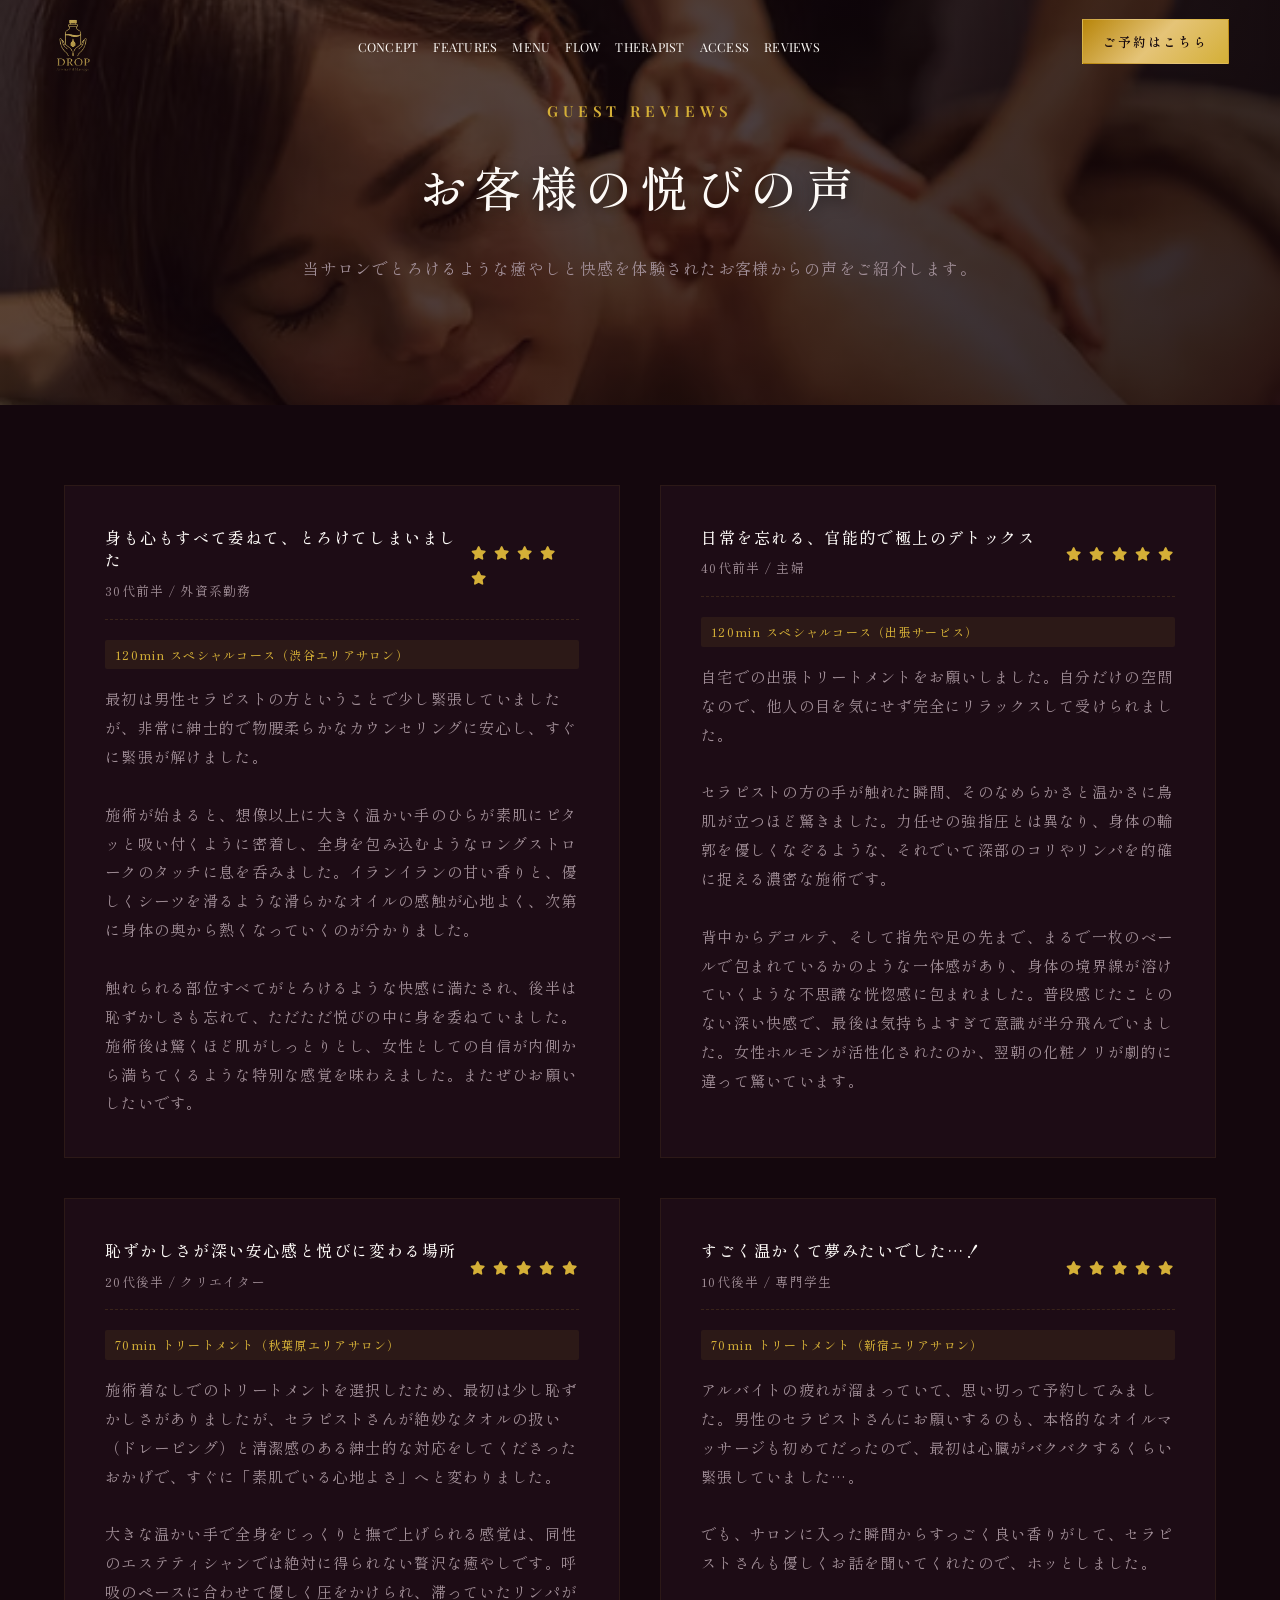
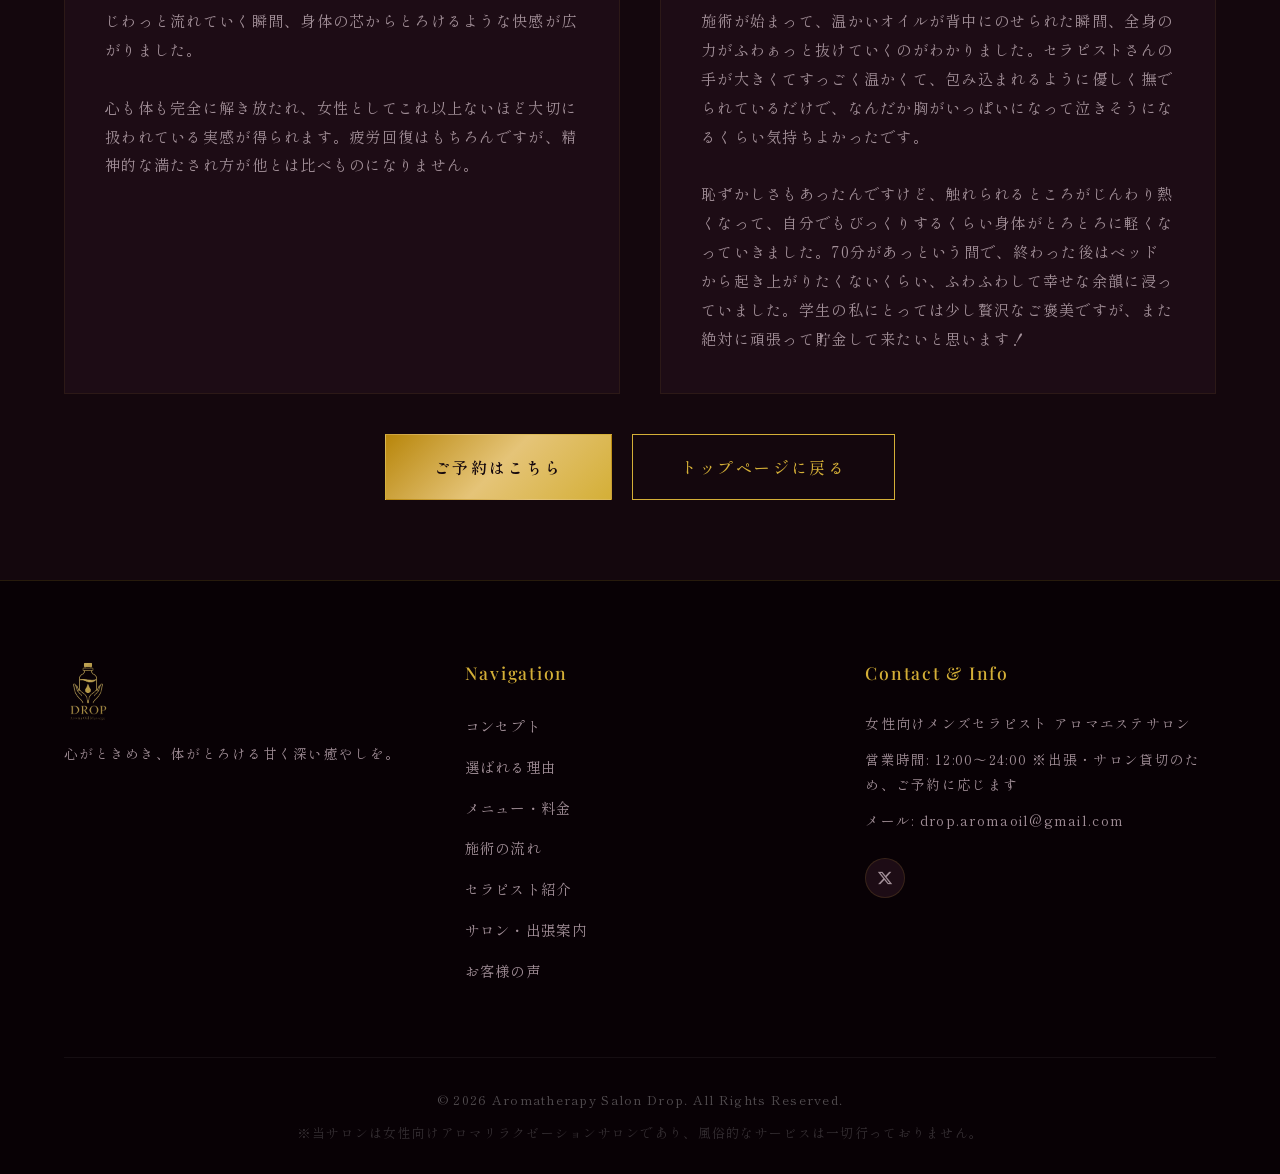
==== reviews.html @ a0617b82 "Enhance sensual atmosphere, make background slides visible, adjust header transparent scroll transit" ====
<!DOCTYPE html>
<html lang="ja">
<head>
    <meta charset="UTF-8">
    <meta name="viewport" content="width=device-width, initial-scale=1.0">
    <title>お客様の声（レビュー） | Drop（ドロップ）</title>
    <meta name="description" content="女性向けメンズセラピストサロン『Drop（ドロップ）』をご利用いただいたお客様から寄せられた、悦びと快感に満ちたリアルなレビューをご紹介します。">
    
    <!-- Google Fonts -->
    <link rel="preconnect" href="https://fonts.googleapis.com">
    <link rel="preconnect" href="https://fonts.gstatic.com" crossorigin>
    <link href="https://fonts.googleapis.com/css2?family=Cinzel:wght@400;600;700&family=Noto+Serif+JP:wght@300;400;600;700&family=Playfair+Display:ital,wght@0,400;0,600;1,400&family=Shippori+Mincho:wght@400;500;600;700&display=swap" rel="stylesheet">
    
    <!-- FontAwesome -->
    <link rel="stylesheet" href="https://cdnjs.cloudflare.com/ajax/libs/font-awesome/6.5.1/css/all.min.css">
    
    <!-- Favicon -->
    <link rel="icon" type="image/png" href="images/サロンロゴ2.png">
    
    <!-- Stylesheet -->
    <link rel="stylesheet" href="style.css">
</head>
<body>

    <!-- ヘッダー -->
    <header class="site-header" id="site-header">
        <div class="header-container">
            <a href="index.html" class="header-logo">
                <img src="images/サロンロゴ2.png" alt="Drop Logo" class="logo-img">
            </a>
            
            <nav class="nav-desktop">
                <ul class="nav-list">
                    <li><a href="index.html#concept">Concept</a></li>
                    <li><a href="index.html#features">Features</a></li>
                    <li><a href="index.html#menu">Menu</a></li>
                    <li><a href="index.html#flow">Flow</a></li>
                    <li><a href="index.html#therapist">Therapist</a></li>
                    <li><a href="index.html#access">Access</a></li>
                    <li><a href="reviews.html" class="active">Reviews</a></li>
                </ul>
            </nav>
            
            <div class="header-cta">
                <a href="index.html#reserve" class="btn btn-gold btn-header">ご予約はこちら</a>
            </div>
            
            <!-- スマホ用メニューボタン -->
            <button class="mobile-menu-btn" id="mobile-menu-btn" aria-label="メニューを開く">
                <span class="bar"></span>
                <span class="bar"></span>
                <span class="bar"></span>
            </button>
        </div>
    </header>

    <!-- スマホ用ナビゲーションオーバーレイ -->
    <div class="mobile-nav-overlay" id="mobile-nav-overlay">
        <nav class="nav-mobile">
            <ul>
                <li><a href="index.html#concept">Concept</a></li>
                <li><a href="index.html#features">Features</a></li>
                <li><a href="index.html#menu">Menu</a></li>
                <li><a href="index.html#flow">Flow</a></li>
                <li><a href="index.html#therapist">Therapist</a></li>
                <li><a href="index.html#access">Access</a></li>
                <li><a href="reviews.html">Reviews</a></li>
                <li><a href="index.html#reserve" class="btn btn-gold">ご予約はこちら</a></li>
            </ul>
        </nav>
    </div>

    <!-- レビューページ ヒーローセクション -->
    <section class="hero-section reviews-hero" id="reviews-hero" style="background-image: url('images/施術イメージ2.png'); background-size: cover; background-position: center;">
        <div class="hero-overlay"></div>
        <div class="hero-content fade-in-up">
            <span class="hero-subtitle">Guest Reviews</span>
            <h1 class="hero-title">お客様の悦びの声</h1>
            <p class="hero-desc">当サロンでとろけるような癒やしと快感を体験されたお客様からの声をご紹介します。</p>
        </div>
    </section>

    <!-- レビュー一覧セクション -->
    <section class="review-list-section">
        <div class="container">
            <div class="grid grid-2col scroll-fade">
                <!-- レビュー1 -->
                <div class="review-card">
                    <div class="review-meta">
                        <div class="review-user-info">
                            <h4>身も心もすべて委ねて、とろけてしまいました</h4>
                            <span>30代前半 / 外資系勤務</span>
                        </div>
                        <div class="review-stars">
                            <i class="fa-solid fa-star"></i>
                            <i class="fa-solid fa-star"></i>
                            <i class="fa-solid fa-star"></i>
                            <i class="fa-solid fa-star"></i>
                            <i class="fa-solid fa-star"></i>
                        </div>
                    </div>
                    <span class="review-course-badge">120min スペシャルコース（渋谷エリアサロン）</span>
                    <p class="review-body">
                        最初は男性セラピストの方ということで少し緊張していましたが、非常に紳士的で物腰柔らかなカウンセリングに安心し、すぐに緊張が解けました。<br><br>
                        施術が始まると、想像以上に大きく温かい手のひらが素肌にピタッと吸い付くように密着し、全身を包み込むようなロングストロークのタッチに息を呑みました。イランイランの甘い香りと、優しくシーツを滑るような滑らかなオイルの感触が心地よく、次第に身体の奥から熱くなっていくのが分かりました。<br><br>
                        触れられる部位すべてがとろけるような快感に満たされ、後半は恥ずかしさも忘れて、ただただ悦びの中に身を委ねていました。施術後は驚くほど肌がしっとりとし、女性としての自信が内側から満ちてくるような特別な感覚を味わえました。またぜひお願いしたいです。
                    </p>
                </div>

                <!-- レビュー2 -->
                <div class="review-card">
                    <div class="review-meta">
                        <div class="review-user-info">
                            <h4>日常を忘れる、官能的で極上のデトックス</h4>
                            <span>40代前半 / 主婦</span>
                        </div>
                        <div class="review-stars">
                            <i class="fa-solid fa-star"></i>
                            <i class="fa-solid fa-star"></i>
                            <i class="fa-solid fa-star"></i>
                            <i class="fa-solid fa-star"></i>
                            <i class="fa-solid fa-star"></i>
                        </div>
                    </div>
                    <span class="review-course-badge">120min スペシャルコース（出張サービス）</span>
                    <p class="review-body">
                        自宅での出張トリートメントをお願いしました。自分だけの空間なので、他人の目を気にせず完全にリラックスして受けられました。<br><br>
                        セラピストの方の手が触れた瞬間、そのなめらかさと温かさに鳥肌が立つほど驚きました。力任せの強指圧とは異なり、身体の輪郭を優しくなぞるような、それでいて深部のコリやリンパを的確に捉える濃密な施術です。<br><br>
                        背中からデコルテ、そして指先や足の先まで、まるで一枚のベールで包まれているかのような一体感があり、身体の境界線が溶けていくような不思議な恍惚感に包まれました。普段感じたことのない深い快感で、最後は気持ちよすぎて意識が半分飛んでいました。女性ホルモンが活性化されたのか、翌朝の化粧ノリが劇的に違って驚いています。
                    </p>
                </div>

                <!-- レビュー3 -->
                <div class="review-card">
                    <div class="review-meta">
                        <div class="review-user-info">
                            <h4>恥ずかしさが深い安心感と悦びに変わる場所</h4>
                            <span>20代後半 / クリエイター</span>
                        </div>
                        <div class="review-stars">
                            <i class="fa-solid fa-star"></i>
                            <i class="fa-solid fa-star"></i>
                            <i class="fa-solid fa-star"></i>
                            <i class="fa-solid fa-star"></i>
                            <i class="fa-solid fa-star"></i>
                        </div>
                    </div>
                    <span class="review-course-badge">70min トリートメント（秋葉原エリアサロン）</span>
                    <p class="review-body">
                        施術着なしでのトリートメントを選択したため、最初は少し恥ずかしさがありましたが、セラピストさんが絶妙なタオルの扱い（ドレーピング）と清潔感のある紳士的な対応をしてくださったおかげで、すぐに「素肌でいる心地よさ」へと変わりました。<br><br>
                        大きな温かい手で全身をじっくりと撫で上げられる感覚は、同性のエステティシャンでは絶対に得られない贅沢な癒やしです。呼吸のペースに合わせて優しく圧をかけられ、滞っていたリンパがじわっと流れていく瞬間、身体の芯からとろけるような快感が広がりました。<br><br>
                        心も体も完全に解き放たれ、女性としてこれ以上ないほど大切に扱われている実感が得られます。疲労回復はもちろんですが、精神的な満たされ方が他とは比べものになりません。
                    </p>
                </div>

                <!-- レビュー4 -->
                <div class="review-card">
                    <div class="review-meta">
                        <div class="review-user-info">
                            <h4>すごく温かくて夢みたいでした…！</h4>
                            <span>10代後半 / 専門学生</span>
                        </div>
                        <div class="review-stars">
                            <i class="fa-solid fa-star"></i>
                            <i class="fa-solid fa-star"></i>
                            <i class="fa-solid fa-star"></i>
                            <i class="fa-solid fa-star"></i>
                            <i class="fa-solid fa-star"></i>
                        </div>
                    </div>
                    <span class="review-course-badge">70min トリートメント（新宿エリアサロン）</span>
                    <p class="review-body">
                        アルバイトの疲れが溜まっていて、思い切って予約してみました。男性のセラピストさんにお願いするのも、本格的なオイルマッサージも初めてだったので、最初は心臓がバクバクするくらい緊張していました…。<br><br>
                        でも、サロンに入った瞬間からすっごく良い香りがして、セラピストさんも優しくお話を聞いてくれたので、ホッとしました。<br><br>
                        施術が始まって、温かいオイルが背中にのせられた瞬間、全身の力がふわぁっと抜けていくのがわかりました。セラピストさんの手が大きくてすっごく温かくて、包み込まれるように優しく撫でられているだけで、なんだか胸がいっぱいになって泣きそうになるくらい気持ちよかったです。<br><br>
                        恥ずかしさもあったんですけど、触れられるところがじんわり熱くなって、自分でもびっくりするくらい身体がとろとろに軽くなっていきました。70分があっという間で、終わった後はベッドから起き上がりたくないくらい、ふわふわして幸せな余韻に浸っていました。学生の私にとっては少し贅沢なご褒美ですが、また絶対に頑張って貯金して来たいと思います！
                    </p>
                </div>
            </div>

            <!-- アクションボタン -->
            <div class="text-center mt-4 scroll-fade" style="display: flex; gap: 20px; justify-content: center; flex-wrap: wrap;">
                <a href="index.html#reserve" class="btn btn-gold btn-large">ご予約はこちら</a>
                <a href="index.html" class="btn btn-outline btn-large">トップページに戻る</a>
            </div>
        </div>
    </section>

    <!-- フッター -->
    <footer class="site-footer">
        <div class="container">
            <div class="footer-top grid grid-3col">
                <div class="footer-brand">
                    <img src="images/サロンロゴ2.png" alt="Drop Logo" class="footer-logo-img">
                    <p class="footer-slogan">心がときめき、体がとろける甘く深い癒やしを。</p>
                </div>
                <div class="footer-links">
                    <h4>Navigation</h4>
                    <ul>
                        <li><a href="index.html#concept">コンセプト</a></li>
                        <li><a href="index.html#features">選ばれる理由</a></li>
                        <li><a href="index.html#menu">メニュー・料金</a></li>
                        <li><a href="index.html#flow">施術の流れ</a></li>
                        <li><a href="index.html#therapist">セラピスト紹介</a></li>
                        <li><a href="index.html#access">サロン・出張案内</a></li>
                        <li><a href="reviews.html">お客様の声</a></li>
                    </ul>
                </div>
                <div class="footer-contact">
                    <h4>Contact & Info</h4>
                    <p>女性向けメンズセラピスト アロマエステサロン</p>
                    <p>営業時間: 12:00～24:00 ※出張・サロン貸切のため、ご予約に応じます</p>
                    <p>メール: drop.aromaoil@gmail.com</p>
                    <div class="footer-social">
                        <a href="https://x.com/dropmassage" target="_blank" rel="noopener noreferrer" aria-label="X (Twitter)"><i class="fa-brands fa-x-twitter"></i></a>
                    </div>
                </div>
            </div>
            
            <div class="footer-bottom text-center">
                <p>&copy; 2026 Aromatherapy Salon Drop. All Rights Reserved.</p>
                <p class="disclaimer">※当サロンは女性向けアロマリラクゼーションサロンであり、風俗的なサービスは一切行っておりません。</p>
            </div>
        </div>
    </footer>

    <!-- トップに戻るボタン -->
    <a href="#" class="back-to-top" id="back-to-top" aria-label="ページトップへ戻る">
        <i class="fa-solid fa-chevron-up"></i>
    </a>

    <!-- Scripts -->
    <script src="main.js"></script>
</body>
</html>
---- style.css ----
/* ==========================================================================
   Design System & Variable Definition
   ========================================================================== */
:root {
    /* Color Palette - Deep Velvet & Gold */
    --color-bg: #14070d;         /* 極めて深いベルベット・ワインレッド */
    --color-bg-darker: #0d0308;  /* さらに暗いミステリアスなブラックパープル */
    --color-bg-card: #1d0c15;    /* カード用の暗い紫褐色 */
    --color-primary: #d4af37;    /* クラシックゴールド */
    --color-primary-rgb: 212, 175, 55;
    --color-primary-hover: #e5c478; /* ライトゴールド */
    --color-text: #fdfaf7;       /* 柔らかいアイボリー */
    --color-text-muted: #a39099; /* モーヴグレー（少し紫を帯びた上品なグレー） */
    --color-gold-gradient: linear-gradient(135deg, #b8860b 0%, #e5c478 50%, #d4af37 100%);
    --color-dark-gradient: linear-gradient(180deg, rgba(20,7,13,0.85) 0%, rgba(13,3,8,0.98) 100%);
    
    /* Fonts */
    --font-ja: 'Shippori Mincho', 'Noto Serif JP', '游明朝', YuMincho, serif;
    --font-en: 'Playfair Display', 'Cinzel', serif;
    
    /* Layout */
    --transition-smooth: all 0.6s cubic-bezier(0.25, 1, 0.5, 1);
    --transition-fast: all 0.3s ease;
}

/* ==========================================================================
   Base Style
   ========================================================================== */
* {
    box-sizing: border-box;
    margin: 0;
    padding: 0;
}

html {
    scroll-behavior: smooth;
    font-size: 16px;
}

body {
    background-color: var(--color-bg);
    color: var(--color-text);
    font-family: var(--font-ja);
    line-height: 1.8;
    letter-spacing: 0.08em;
    overflow-x: hidden;
    -webkit-font-smoothing: antialiased;
}

/* Typography */
h1, h2, h3, h4, h5, h6 {
    font-weight: 500;
    line-height: 1.4;
    letter-spacing: 0.1em;
}

a {
    color: var(--color-text);
    text-decoration: none;
    transition: var(--transition-fast);
}

a:hover {
    color: var(--color-primary);
}

ul {
    list-style: none;
}

img {
    max-width: 100%;
    height: auto;
    display: block;
}

/* Line Break Helpers */
.nobr {
    display: inline-block;
    word-break: keep-all;
    overflow-wrap: anywhere;
}

.pc-only {
    display: inline;
}

.mobile-only {
    display: none;
}

/* Scrollbar Customization */
::-webkit-scrollbar {
    width: 8px;
}
::-webkit-scrollbar-track {
    background: var(--color-bg-darker);
}
::-webkit-scrollbar-thumb {
    background: #331524;
    border-radius: 4px;
}
::-webkit-scrollbar-thumb:hover {
    background: var(--color-primary);
}

/* ==========================================================================
   Layout Helpers & Grid System
   ========================================================================== */
.container {
    width: 90%;
    max-width: 1200px;
    margin: 0 auto;
}

.section-padding {
    padding: 100px 0;
}

.bg-darker {
    background-color: var(--color-bg-darker);
}

.grid {
    display: grid;
    gap: 40px;
}

.grid-2col {
    grid-template-columns: repeat(2, 1fr);
}

.grid-3col {
    grid-template-columns: repeat(3, 1fr);
}

.text-center {
    text-align: center;
}

.mt-4 {
    margin-top: 40px;
}

.text-white {
    color: var(--color-text) !important;
}

.text-muted {
    color: var(--color-text-muted) !important;
}

.text-small {
    font-size: 0.85rem;
}

.text-important {
    color: var(--color-primary);
    font-weight: 600;
}

/* ==========================================================================
   Buttons
   ========================================================================== */
.btn {
    display: inline-block;
    padding: 14px 36px;
    font-family: var(--font-ja);
    font-size: 0.9rem;
    letter-spacing: 0.15em;
    font-weight: 500;
    text-align: center;
    border-radius: 0;
    cursor: pointer;
    transition: var(--transition-smooth);
    border: 1px solid transparent;
    position: relative;
    z-index: 1;
    overflow: hidden;
}

.btn-gold {
    background: var(--color-gold-gradient);
    color: #14070d;
    font-weight: 600;
}

.btn-gold::before {
    content: '';
    position: absolute;
    top: 0;
    left: -100%;
    width: 100%;
    height: 100%;
    background: linear-gradient(90deg, transparent, rgba(255, 255, 255, 0.4), transparent);
    transition: 0.5s;
    z-index: -1;
}

.btn-gold:hover::before {
    left: 100%;
}

.btn-gold:hover {
    box-shadow: 0 0 20px rgba(var(--color-primary-rgb), 0.4);
    transform: translateY(-2px);
}

.btn-outline {
    border: 1px solid var(--color-primary);
    background: transparent;
    color: var(--color-primary);
}

.btn-outline:hover {
    background: var(--color-gold-gradient);
    color: #14070d;
    box-shadow: 0 0 15px rgba(var(--color-primary-rgb), 0.3);
    transform: translateY(-2px);
}

.btn-large {
    padding: 18px 48px;
    font-size: 1rem;
}

/* ==========================================================================
   Header Style
   ========================================================================== */
.site-header {
    position: fixed;
    top: 0;
    left: 0;
    width: 100%;
    z-index: 1000;
    background: transparent; /* スクロール前は完全に透明化 */
    border-bottom: 1px solid transparent; /* スクロール前は線も非表示 */
    transition: var(--transition-smooth); /* 滑らかなトランジション */
}

.site-header.scrolled {
    padding: 5px 0;
    background: rgba(13, 3, 8, 0.96); /* スクロール後は深みのあるワインブラック */
    backdrop-filter: blur(12px);
    -webkit-backdrop-filter: blur(12px);
    border-bottom: 1px solid rgba(212, 175, 55, 0.25); /* スクロール後に上品なゴールド線を出す */
    box-shadow: 0 5px 25px rgba(0,0,0,0.5);
}

.header-container {
    display: flex;
    justify-content: space-between;
    align-items: center;
    width: 92%;
    max-width: 1300px;
    margin: 0 auto;
    height: 90px;
    flex-wrap: nowrap;
    transition: var(--transition-fast);
}

.site-header.scrolled .header-container {
    height: 75px;
}

.header-logo {
    display: flex;
    align-items: center;
    flex-shrink: 0;
}

.header-logo .logo-img {
    height: 55px;
    width: auto;
    object-fit: contain;
    transition: var(--transition-fast);
}

.site-header.scrolled .logo-img {
    height: 48px;
}

.nav-desktop {
    margin: 0 15px;
}

.nav-desktop .nav-list {
    display: flex;
    gap: 15px;
}

.nav-desktop .nav-list a {
    font-family: var(--font-en);
    font-size: 0.78rem;
    letter-spacing: 0.02em;
    text-transform: uppercase;
    position: relative;
    padding: 10px 0;
    white-space: nowrap;
}

.nav-desktop .nav-list a::after {
    content: '';
    position: absolute;
    bottom: 0;
    left: 0;
    width: 0;
    height: 1px;
    background-color: var(--color-primary);
    transition: var(--transition-fast);
}

.nav-desktop .nav-list a:hover::after {
    width: 100%;
}

.header-cta {
    flex-shrink: 0;
}

.btn-header {
    padding: 10px 20px;
    font-size: 0.8rem;
    white-space: nowrap;
}

/* Hamburger Button */
.mobile-menu-btn {
    display: none;
    background: none;
    border: none;
    cursor: pointer;
    z-index: 1001;
}

.mobile-menu-btn .bar {
    display: block;
    width: 25px;
    height: 2px;
    margin: 6px auto;
    background-color: var(--color-text);
    transition: var(--transition-fast);
}

/* ==========================================================================
   Mobile Nav Overlay
   ========================================================================== */
.mobile-nav-overlay {
    position: fixed;
    top: 0;
    left: 100%;
    width: 100%;
    height: 100vh;
    background: rgba(13, 3, 8, 0.98);
    z-index: 999;
    display: flex;
    justify-content: center;
    align-items: center;
    transition: var(--transition-smooth);
}

.mobile-nav-overlay.open {
    left: 0;
}

.nav-mobile ul {
    text-align: center;
    width: 100%;
    padding: 0 30px;
}

.nav-mobile ul li {
    margin: 25px 0;
}

.nav-mobile ul li a {
    font-family: var(--font-ja);
    font-size: 1.15rem;
    letter-spacing: 0.05em;
    white-space: nowrap;
    display: inline-block;
}

.nav-mobile .btn {
    padding: 12px 24px;
    font-size: 0.85rem;
    white-space: nowrap;
}

/* Hamburger active transformation */
.mobile-menu-btn.active .bar:nth-child(1) {
    transform: translateY(8px) rotate(45deg);
}

.mobile-menu-btn.active .bar:nth-child(2) {
    opacity: 0;
}

.mobile-menu-btn.active .bar:nth-child(3) {
    transform: translateY(-8px) rotate(-45deg);
}

/* ==========================================================================
   Hero Section
   ========================================================================== */
.hero-section {
    position: relative;
    height: 100vh;
    width: 100%;
    display: flex;
    justify-content: center;
    align-items: center;
    text-align: center;
    overflow: hidden;
    padding-top: 90px; /* 固定ヘッダーの下に文字が潜り込まないようにクリアランスを確保 */
    padding-bottom: 90px; /* スクロール矢印との被りを防ぐためのクリアランス */
}

.hero-slideshow {
    position: absolute;
    top: 0;
    left: 0;
    width: 100%;
    height: 100%;
    z-index: 0;
}

.hero-slideshow .slide {
    position: absolute;
    top: 0;
    left: 0;
    width: 100%;
    height: 100%;
    background-size: cover;
    background-position: center;
    opacity: 0;
    z-index: 1;
    transform: scale(1.05);
    transition: opacity 2s ease-in-out, transform 10s ease;
}

.hero-slideshow .slide.active {
    opacity: 0.65; /* 背景画像を綺麗に表示させるために不透明度をアップ */
    z-index: 2;
    transform: scale(1);
}

.hero-overlay {
    position: absolute;
    top: 0;
    left: 0;
    width: 100%;
    height: 100%;
    /* ワインレッドの透過度を下げて、画像が美しく浮かび上がるように調整 */
    background: linear-gradient(135deg, rgba(20, 7, 13, 0.65) 0%, rgba(13, 3, 8, 0.85) 100%);
    z-index: 3;
}

.hero-content {
    position: relative;
    z-index: 4;
    width: 100%; /* 明示的に幅100%を指定し、flexコンテナ内での縮小崩れを防ぐ */
    max-width: 800px;
    padding: 0 20px;
    margin-top: 20px;
}

.hero-subtitle {
    font-family: var(--font-en);
    font-size: 0.95rem;
    letter-spacing: 0.3rem;
    color: var(--color-primary);
    text-transform: uppercase;
    display: inline-block;
    margin-bottom: 25px;
    font-weight: 600;
}

.hero-title {
    font-size: 3rem;
    font-weight: 500;
    letter-spacing: 0.15em;
    margin-bottom: 30px;
    color: var(--color-text);
    line-height: 1.5;
    text-shadow: 0 4px 15px rgba(0, 0, 0, 0.6);
}

.hero-desc {
    font-size: 1rem;
    color: var(--color-text-muted);
    margin-bottom: 45px;
    line-height: 2;
    overflow-wrap: break-word;
    word-break: normal;
}

.hero-buttons {
    display: flex;
    gap: 20px;
    justify-content: center;
}

/* Scroll Down Indicator */
.scroll-indicator {
    position: absolute;
    bottom: 30px;
    left: 50%;
    transform: translateX(-50%);
    z-index: 4;
    display: flex;
    flex-direction: column;
    align-items: center;
    opacity: 0.8;
    transition: var(--transition-smooth);
}

.scroll-indicator span {
    font-family: var(--font-en);
    font-size: 0.75rem;
    letter-spacing: 0.25em;
    color: var(--color-text-muted);
    margin-bottom: 10px;
}

.scroll-indicator .mouse {
    width: 20px;
    height: 35px;
    border: 1px solid var(--color-text-muted);
    border-radius: 15px;
    position: relative;
}

.scroll-indicator .wheel {
    width: 2px;
    height: 8px;
    background-color: var(--color-primary);
    border-radius: 1px;
    position: absolute;
    top: 6px;
    left: 50%;
    transform: translateX(-50%);
    animation: scroll-wheel-anim 1.8s infinite;
}

@keyframes scroll-wheel-anim {
    0% {
        top: 6px;
        opacity: 0;
    }
    30% {
        opacity: 1;
    }
    100% {
        top: 18px;
        opacity: 0;
    }
}

/* ==========================================================================
   Section Common Design
   ========================================================================== */
.section-title-wrap {
    margin-bottom: 70px;
}

.section-subtitle {
    font-family: var(--font-en);
    font-size: 0.9rem;
    letter-spacing: 0.25rem;
    color: var(--color-primary);
    text-transform: uppercase;
    display: block;
    margin-bottom: 15px;
    font-weight: 600;
}

.section-title {
    font-size: 2rem;
    font-weight: 500;
    letter-spacing: 0.12em;
    color: var(--color-text);
}

.section-title-desc {
    color: var(--color-text-muted);
    font-size: 0.95rem;
    margin-top: 15px;
}

.title-line {
    width: 50px;
    height: 1px;
    background-color: var(--color-primary);
    margin: 25px auto 0;
}

/* ==========================================================================
   Concept Section
   ========================================================================== */
.concept-row {
    align-items: center;
}

.concept-text .concept-h3 {
    font-size: 1.45rem;
    color: var(--color-primary);
    margin-bottom: 25px;
    line-height: 1.5;
}

.concept-list {
    margin: 30px 0;
}

.concept-list li {
    position: relative;
    padding-left: 30px;
    margin-bottom: 20px;
    font-size: 0.95rem;
}

.concept-list li i {
    position: absolute;
    left: 0;
    top: 4px;
    color: var(--color-primary);
    font-size: 1.1rem;
}

.image-mask {
    position: relative;
    overflow: hidden;
    border-radius: 4px;
    box-shadow: 0 15px 40px rgba(0, 0, 0, 0.7);
    border: 1px solid rgba(212, 175, 55, 0.1);
}

.image-mask img {
    width: 100%;
    height: 100%;
    object-fit: cover;
    transition: var(--transition-smooth);
}

.image-mask:hover img {
    transform: scale(1.04);
}

/* ==========================================================================
   Features Section
   ========================================================================== */
.feature-card {
    background-color: var(--color-bg-card);
    border: 1px solid rgba(212, 175, 55, 0.06);
    transition: var(--transition-smooth);
    display: flex;
    flex-direction: column;
}

.feature-card:hover {
    transform: translateY(-8px);
    border-color: rgba(212, 175, 55, 0.25);
    box-shadow: 0 15px 35px rgba(0,0,0,0.6);
}

.feature-img-wrapper {
    height: 250px;
    overflow: hidden;
    position: relative;
}

.feature-img-wrapper::after {
    content: '';
    position: absolute;
    top: 0;
    left: 0;
    width: 100%;
    height: 100%;
    background: linear-gradient(180deg, transparent 50%, var(--color-bg-card) 100%);
}

.feature-img {
    width: 100%;
    height: 100%;
    object-fit: cover;
    transition: var(--transition-smooth);
}

.feature-card:hover .feature-img {
    transform: scale(1.05);
}

.feature-content {
    padding: 35px 30px;
    position: relative;
    flex-grow: 1;
}

.feature-num {
    font-family: var(--font-en);
    font-size: 3rem;
    font-weight: 700;
    color: rgba(212, 175, 55, 0.05);
    position: absolute;
    top: 10px;
    right: 30px;
    line-height: 1;
}

.feature-card:hover .feature-num {
    color: rgba(212, 175, 55, 0.12);
}

.feature-h3 {
    font-size: 1.2rem;
    color: var(--color-primary);
    margin-bottom: 20px;
}

.feature-content p {
    font-size: 0.9rem;
    color: var(--color-text-muted);
    line-height: 1.8;
}

/* ==========================================================================
   Menu Section
   ========================================================================== */
.menu-container {
    max-width: 900px;
    margin: 0 auto;
}

.menu-item {
    background-color: var(--color-bg-card);
    border: 1px solid rgba(212, 175, 55, 0.05);
    padding: 40px;
    margin-bottom: 30px;
    position: relative;
    transition: var(--transition-smooth);
}

.menu-item:hover {
    border-color: rgba(212, 175, 55, 0.2);
    box-shadow: 0 10px 30px rgba(0,0,0,0.4);
}

.menu-item-header {
    display: flex;
    justify-content: space-between;
    align-items: baseline;
    border-bottom: 1px dashed rgba(212, 175, 55, 0.25);
    padding-bottom: 15px;
    margin-bottom: 20px;
}

.menu-item-name {
    font-size: 1.3rem;
    color: var(--color-text);
}

.menu-item-price {
    font-family: var(--font-en);
    font-size: 1.45rem;
    color: var(--color-primary);
    font-weight: 600;
}

.menu-item-desc {
    font-size: 0.9rem;
    color: var(--color-text-muted);
    line-height: 1.8;
}

/* Featured Menu Styling */
.menu-item.featured {
    border: 1px solid rgba(212, 175, 55, 0.45);
    background: linear-gradient(135deg, #1d0c15 0%, #26111d 100%);
    box-shadow: 0 15px 35px rgba(0, 0, 0, 0.5);
}

.menu-item.featured .menu-item-name {
    color: var(--color-primary);
}

.featured-badge {
    position: absolute;
    top: -12px;
    left: 40px;
    background: var(--color-gold-gradient);
    color: #14070d;
    font-family: var(--font-en);
    font-size: 0.7rem;
    font-weight: 700;
    padding: 3px 12px;
    letter-spacing: 0.15em;
}

.menu-notes {
    max-width: 900px;
    margin: 40px auto 0;
    padding-left: 20px;
}

.menu-notes p {
    font-size: 0.85rem;
    color: var(--color-text-muted);
    margin-bottom: 10px;
    display: flex;
    align-items: center;
    gap: 8px;
}

.menu-notes p i {
    color: var(--color-primary);
    font-size: 0.9rem;
}

/* ==========================================================================
   Flow Section
   ========================================================================== */
.flow-steps {
    max-width: 800px;
    margin: 0 auto;
    position: relative;
}

/* 縦のライン */
.flow-steps::before {
    content: '';
    position: absolute;
    top: 0;
    bottom: 0;
    left: 45px;
    width: 1px;
    background: linear-gradient(180deg, var(--color-primary) 0%, rgba(212,175,55,0) 100%);
}

.flow-step {
    display: flex;
    gap: 40px;
    margin-bottom: 60px;
    position: relative;
}

.flow-step:last-child {
    margin-bottom: 0;
}

.flow-step-number {
    font-family: var(--font-en);
    font-size: 1rem;
    font-weight: 700;
    color: #14070d;
    background: var(--color-gold-gradient);
    width: 90px;
    height: 90px;
    border-radius: 50%;
    display: flex;
    justify-content: center;
    align-items: center;
    flex-shrink: 0;
    box-shadow: 0 0 15px rgba(var(--color-primary-rgb), 0.3);
    z-index: 2;
    border: 4px solid var(--color-bg-darker);
}

.flow-step-content {
    background-color: var(--color-bg-card);
    padding: 30px 40px;
    border: 1px solid rgba(212, 175, 55, 0.05);
    flex-grow: 1;
}

.flow-step-h3 {
    font-size: 1.15rem;
    color: var(--color-primary);
    margin-bottom: 15px;
}

.flow-step-content p {
    font-size: 0.9rem;
    color: var(--color-text-muted);
    line-height: 1.8;
}

/* ==========================================================================
   Therapist Section
   ========================================================================== */
.therapist-profile-wrap {
    align-items: center;
    gap: 60px;
}

.therapist-info .therapist-title {
    font-family: var(--font-en);
    font-size: 0.9rem;
    letter-spacing: 0.2em;
    color: var(--color-primary);
    display: block;
    margin-bottom: 10px;
}

.therapist-info .therapist-name {
    font-size: 1.8rem;
    margin-bottom: 5px;
}

.therapist-info .therapist-age {
    color: var(--color-text-muted);
    font-size: 0.9rem;
    margin-bottom: 30px;
}

.therapist-desc p {
    margin-bottom: 20px;
    font-size: 0.95rem;
}

/* ==========================================================================
   Access & Salon Section
   ========================================================================== */
.access-content {
    gap: 60px;
}

.access-info .access-h3 {
    font-size: 1.3rem;
    color: var(--color-primary);
    margin-bottom: 25px;
    display: flex;
    align-items: center;
    gap: 12px;
}

.access-info .access-h3 i {
    font-size: 1.1rem;
}

.access-info p {
    font-size: 0.95rem;
    margin-bottom: 20px;
}

.access-info.border-left {
    border-left: 1px solid rgba(212, 175, 55, 0.15);
    padding-left: 60px;
}

.area-list {
    margin: 25px 0;
}

.area-list li {
    font-size: 0.95rem;
    margin-bottom: 10px;
    color: var(--color-text);
}

.area-list li strong {
    color: var(--color-text);
}

/* ==========================================================================
   Reserve Section & Form
   ========================================================================== */
.reserve-container {
    max-width: 900px;
    margin: 0 auto;
}

.reserve-form {
    background-color: var(--color-bg-card);
    border: 1px solid rgba(212, 175, 55, 0.1);
    padding: 60px;
    box-shadow: 0 20px 50px rgba(0,0,0,0.5);
    margin-bottom: 50px;
}

.form-row {
    margin-bottom: 25px;
}

.form-group {
    display: flex;
    flex-direction: column;
    gap: 8px;
    margin-bottom: 25px;
}

.form-group label {
    font-size: 0.85rem;
    font-weight: 600;
    color: var(--color-primary);
    letter-spacing: 0.05em;
}

.form-group label.required::after {
    content: ' *';
    color: #e57373;
}

.form-group input[type="text"],
.form-group input[type="email"],
.form-group input[type="number"],
.form-group input[type="date"],
.form-group select,
.form-group textarea {
    background-color: #12060d;
    border: 1px solid rgba(212, 175, 55, 0.25);
    color: var(--color-text);
    padding: 14px 18px;
    font-family: var(--font-ja);
    font-size: 0.95rem;
    border-radius: 0;
    transition: var(--transition-fast);
    outline: none;
    width: 100%;
}

/* 年齢入力のスピンボタン（上下矢印）を完全に非表示にする */
#age::-webkit-outer-spin-button,
#age::-webkit-inner-spin-button {
    -webkit-appearance: none;
    margin: 0;
}
#age {
    -moz-appearance: textfield;
}

.form-group input:focus,
.form-group select:focus,
.form-group textarea:focus {
    border-color: var(--color-primary);
    box-shadow: 0 0 10px rgba(var(--color-primary-rgb), 0.15);
}

/* Booking Datetime Custom layout */
.booking-datetime-container {
    display: grid;
    grid-template-columns: repeat(3, 1fr);
    gap: 25px;
    margin-bottom: 25px;
}

.booking-datetime-group {
    display: flex;
    flex-direction: column;
    gap: 8px;
}

.datetime-inputs {
    display: flex;
    gap: 8px;
    width: 100%;
}

.datetime-inputs input[type="date"],
.datetime-inputs select {
    flex: 1 1 0;
    width: 0;
    min-width: 0;
    background-color: #12060d;
    border: 1px solid rgba(212, 175, 55, 0.25);
    color: var(--color-text);
    padding: 14px 10px;
    font-family: var(--font-ja);
    font-size: 0.9rem;
    outline: none;
}

/* 
  日付ボックスのどこを押してもカレンダーが開くようにする修正
  カレンダーピッカーの起動インジケーター（アイコン）の領域を全体に広げて透明化
*/
.datetime-inputs input[type="date"] {
    position: relative;
    cursor: pointer;
}

.datetime-inputs input[type="date"]::-webkit-calendar-picker-indicator {
    position: absolute;
    top: 0;
    left: 0;
    width: 100%;
    height: 100%;
    opacity: 0;
    cursor: pointer;
    z-index: 10;
}

.form-note {
    font-size: 0.8rem;
    color: var(--color-text-muted);
    margin-top: -15px;
    margin-bottom: 25px;
}

.form-footer-desc {
    font-size: 0.85rem;
    color: var(--color-text-muted);
    margin-top: 30px;
    line-height: 1.8;
}

.btn-submit {
    min-width: 280px;
}

.form-status {
    padding: 15px;
    margin-bottom: 25px;
    text-align: center;
    display: none;
}

.form-status.success {
    display: block;
    background-color: rgba(76, 175, 80, 0.1);
    color: #81c784;
    border: 1px solid rgba(76, 175, 80, 0.3);
}

.form-status.error {
    display: block;
    background-color: rgba(229, 115, 115, 0.1);
    color: #e57373;
    border: 1px solid rgba(229, 115, 115, 0.3);
}

/* Direct Contact Section */
.direct-contact {
    margin-top: 60px;
    gap: 30px;
}

.contact-box {
    background-color: var(--color-bg-card);
    border: 1px solid rgba(212, 175, 55, 0.05);
    padding: 30px;
    transition: var(--transition-fast);
}

.contact-box:hover {
    border-color: rgba(212, 175, 55, 0.2);
}

.contact-icon {
    font-size: 2.2rem;
    color: var(--color-primary);
    margin-bottom: 15px;
}

.contact-box h4 {
    font-family: var(--font-en);
    font-size: 1.1rem;
    margin-bottom: 10px;
    letter-spacing: 0.1em;
}

.contact-box p {
    font-size: 0.95rem;
}

.contact-box a {
    color: var(--color-primary);
    font-weight: 500;
}

.contact-box a:hover {
    text-decoration: underline;
}

/* ==========================================================================
   Footer Style
   ========================================================================== */
.site-footer {
    background-color: #080105;
    border-top: 1px solid rgba(212, 175, 55, 0.15);
    padding: 80px 0 30px;
}

.footer-top {
    gap: 50px;
    padding-bottom: 60px;
    border-bottom: 1px solid rgba(255, 255, 255, 0.05);
}

.footer-logo-img {
    height: 60px;
    width: auto;
    object-fit: contain;
    margin-bottom: 20px;
}

.footer-slogan {
    font-size: 0.85rem;
    color: var(--color-text-muted);
}

.footer-links h4,
.footer-contact h4 {
    font-family: var(--font-en);
    color: var(--color-primary);
    font-size: 1.1rem;
    margin-bottom: 25px;
    letter-spacing: 0.1em;
}

.footer-links ul li {
    margin-bottom: 12px;
}

.footer-links ul li a {
    font-size: 0.9rem;
    color: var(--color-text-muted);
}

.footer-links ul li a:hover {
    color: var(--color-primary);
    padding-left: 5px;
}

.footer-contact p {
    font-size: 0.85rem;
    color: var(--color-text-muted);
    margin-bottom: 12px;
}

.footer-social {
    display: flex;
    gap: 15px;
    margin-top: 25px;
}

.footer-social a {
    width: 40px;
    height: 40px;
    background-color: var(--color-bg-card);
    border: 1px solid rgba(212, 175, 55, 0.15);
    border-radius: 50%;
    display: flex;
    justify-content: center;
    align-items: center;
    color: var(--color-text-muted);
}

.footer-social a:hover {
    color: #14070d;
    background: var(--color-gold-gradient);
    box-shadow: 0 0 10px rgba(var(--color-primary-rgb), 0.3);
}

.footer-bottom {
    padding-top: 30px;
}

.footer-bottom p {
    font-size: 0.8rem;
    color: rgba(255, 255, 255, 0.3);
}

.footer-bottom .disclaimer {
    margin-top: 10px;
    color: rgba(255, 255, 255, 0.18);
}

/* ==========================================================================
   Interactive UI Elements
   ========================================================================== */
/* Back to Top Button */
.back-to-top {
    position: fixed;
    bottom: 30px;
    right: 30px;
    width: 45px;
    height: 45px;
    background-color: rgba(29, 12, 21, 0.85);
    border: 1px solid rgba(212, 175, 55, 0.3);
    display: flex;
    justify-content: center;
    align-items: center;
    color: var(--color-primary);
    z-index: 99;
    opacity: 0;
    visibility: hidden;
    transition: var(--transition-fast);
}

.back-to-top.show {
    opacity: 1;
    visibility: visible;
}

.back-to-top:hover {
    background: var(--color-gold-gradient);
    color: #14070d;
    transform: translateY(-3px);
    box-shadow: 0 5px 15px rgba(0,0,0,0.3);
}

/* ==========================================================================
   Animations & Transition Effects
   ========================================================================== */
.scroll-fade {
    opacity: 0;
    transform: translateY(30px);
    transition: opacity 1s cubic-bezier(0.25, 1, 0.5, 1), transform 1s cubic-bezier(0.25, 1, 0.5, 1);
}

.scroll-fade.animated {
    opacity: 1;
    transform: translateY(0);
}

/* ==========================================================================
   Responsive Media Queries
   ========================================================================== */
/* 
  ブレイクポイントを 992px に引き上げ、
  タブレット幅（中画面）でも自動的にスッキリしたモバイルレイアウト（ハンバーガーメニュー等）にする修正
*/
@media (max-width: 992px) {
    /* Header & Navigation */
    .nav-desktop, .header-cta {
        display: none;
    }
    
    .mobile-menu-btn {
        display: block;
    }
    
    /* スマホ・タブレットでヘッダーロゴ画像サイズを縮小、改行や縦崩れを防止 */
    .header-logo .logo-img {
        height: 44px; /* 55pxから縮小 */
    }
    
    .site-header.scrolled .logo-img {
        height: 38px; /* 48pxから縮小 */
    }
    
    .header-container {
        height: 75px;
    }
    
    .site-header.scrolled .header-container {
        height: 65px;
    }
}

@media (max-width: 1024px) {
    .grid-3col {
        grid-template-columns: repeat(2, 1fr);
    }
    
    .booking-datetime-container {
        grid-template-columns: 1fr;
        gap: 20px;
    }
    
    .flow-steps::before {
        left: 35px;
    }
    
    .flow-step-number {
        width: 70px;
        height: 70px;
    }
}

@media (max-width: 768px) {
    html {
        font-size: 15px;
    }
    
    .section-padding {
        padding: 70px 0;
    }
    
    .grid-2col, .grid-3col {
        grid-template-columns: 1fr;
        gap: 30px;
    }
    
    /* Hero */
    .hero-section {
        padding-top: 75px; /* スマホ用ヘッダー高さ(75px)に合わせる */
        padding-bottom: 60px; /* スマホ用スクロール矢印の被り防止 */
    }
    
    .scroll-indicator {
        bottom: 15px;
    }
    
    /* ヒーローコンテンツ内の要素間余白とフォントサイズを元の美しい状態へ戻す */
    .hero-subtitle {
        margin-bottom: 25px;
    }
    
    .hero-title {
        font-size: 2.2rem;
        margin-bottom: 30px;
        line-height: 1.4;
    }
    
    /* スマホでのサイドの文字切れとボタン切れを完全に防止する修正 */
    .hero-content {
        width: 100%;
        max-width: 100%;
        padding: 0 15px; /* 左右に適切な余白を強制確保 */
        margin-top: 60px; /* 元の十分な上部マージンに戻す */
    }
    
    .hero-desc {
        font-size: 0.9rem;
        margin-bottom: 35px;
        line-height: 1.8;
        padding: 0 5px;
        word-break: break-word; /* テキストの自然な改行を保証 */
    }
    
    .hero-buttons {
        flex-direction: column;
        gap: 15px;
        align-items: center;
        width: 100%;
    }
    
    .hero-buttons .btn {
        width: 100%;
        max-width: 290px; /* ボタンの最大幅を320pxから290pxに制限して、狭い画面での左右見切れを防止 */
        padding: 14px 20px;
        font-size: 0.85rem;
    }
    
    /* Concept */
    .concept-row {
        flex-direction: column-reverse;
    }
    
    .concept-image {
        margin-top: 30px;
    }
    
    .mobile-only {
        display: inline;
    }
    
    /* Menu料金表のスマホ対応 (上段コース名、下段金額) */
    .menu-item-header {
        flex-direction: column;
        align-items: flex-start;
        gap: 8px;
        padding-bottom: 10px;
    }
    
    .menu-item-price {
        font-size: 1.3rem;
    }
    
    /* Flow */
    .flow-steps::before {
        left: 20px;
    }
    
    .flow-step {
        gap: 20px;
    }
    
    .flow-step-number {
        width: 42px;
        height: 42px;
        font-size: 0.85rem;
        border-width: 2px;
    }
    
    .flow-step-content {
        padding: 20px 25px;
    }
    
    /* Access */
    .access-info.border-left {
        border-left: none;
        padding-left: 0;
        border-top: 1px solid rgba(212, 175, 55, 0.15);
        padding-top: 40px;
    }
    
    /* Reserve Form */
    .reserve-form {
        padding: 30px 20px;
    }
    
    .datetime-inputs {
        flex-direction: row;
        gap: 8px;
    }
}

/* ==========================================================================
   Secret & Sensual Content Enhancements (五感の覚醒・秘密のQ&A)
   ========================================================================== */
.secret-section {
    background: linear-gradient(180deg, var(--color-bg-darker) 0%, #1c0812 50%, var(--color-bg) 100%);
    position: relative;
    overflow: hidden;
}

.secret-section::before {
    content: '';
    position: absolute;
    top: -50%;
    left: -50%;
    width: 200%;
    height: 200%;
    background: radial-gradient(circle, rgba(212, 175, 55, 0.03) 0%, transparent 60%);
    pointer-events: none;
    z-index: 1;
}

.secret-row {
    align-items: center;
    position: relative;
    z-index: 2;
}

.secret-text .secret-badge {
    display: inline-block;
    font-family: var(--font-en);
    font-size: 0.75rem;
    letter-spacing: 0.2em;
    color: var(--color-primary);
    border: 1px solid var(--color-primary);
    padding: 4px 15px;
    margin-bottom: 20px;
    font-weight: 600;
}

.secret-text p {
    font-size: 1rem;
    line-height: 2.1;
    color: var(--color-text-muted);
    margin-bottom: 25px;
}

.secret-highlight-box {
    border-left: 2px solid var(--color-primary);
    padding-left: 20px;
    margin: 35px 0;
    background: rgba(212, 175, 55, 0.02);
    padding-top: 15px;
    padding-bottom: 15px;
}

.secret-highlight-box h4 {
    font-size: 1.15rem;
    color: var(--color-primary);
    margin-bottom: 10px;
    font-weight: 500;
}

.secret-highlight-box p {
    font-size: 0.95rem;
    line-height: 1.8;
    margin-bottom: 0;
}

/* Secret Q&A Section */
.qa-section {
    background-color: var(--color-bg);
}

.qa-container {
    max-width: 800px;
    margin: 0 auto;
}

.qa-item {
    background-color: var(--color-bg-card);
    border: 1px solid rgba(212, 175, 55, 0.08);
    margin-bottom: 20px;
    transition: var(--transition-smooth);
}

.qa-item:hover {
    border-color: rgba(212, 175, 55, 0.25);
    box-shadow: 0 10px 25px rgba(0, 0, 0, 0.4);
}

.qa-question {
    padding: 24px 30px;
    cursor: pointer;
    display: flex;
    justify-content: space-between;
    align-items: center;
    font-weight: 600;
    font-size: 1.05rem;
    color: var(--color-primary);
}

.qa-question::before {
    content: 'Q.';
    font-family: var(--font-en);
    font-size: 1.3rem;
    font-weight: 700;
    color: var(--color-primary);
    margin-right: 12px;
}

.qa-toggle-icon {
    font-size: 0.9rem;
    transition: transform 0.3s ease;
    color: var(--color-text-muted);
}

.qa-item.active .qa-toggle-icon {
    transform: rotate(180deg);
    color: var(--color-primary);
}

.qa-answer {
    display: none; /* デフォルト非表示 */
    padding: 20px 30px 24px 30px;
    border-top: 1px dashed rgba(212, 175, 55, 0.1);
    font-size: 0.95rem;
    line-height: 1.9;
    color: var(--color-text-muted);
}

.qa-item.active .qa-answer {
    display: flex; /* アクティブ時に表示 */
}

.qa-answer::before {
    content: 'A.';
    font-family: var(--font-en);
    font-size: 1.3rem;
    font-weight: 700;
    color: var(--color-text);
    margin-right: 12px;
    flex-shrink: 0;
}

.qa-answer-text {
    flex-grow: 1;
}

/* Reviews Page Styles */
.reviews-hero {
    height: 45vh;
    min-height: 350px;
}

.review-list-section {
    padding: 80px 0;
}

.review-card {
    background-color: var(--color-bg-card);
    border: 1px solid rgba(212, 175, 55, 0.08);
    padding: 40px;
    transition: var(--transition-smooth);
    display: flex;
    flex-direction: column;
    height: 100%;
}

.review-card:hover {
    transform: translateY(-5px);
    border-color: rgba(212, 175, 55, 0.3);
    box-shadow: 0 15px 35px rgba(0, 0, 0, 0.5);
}

.review-meta {
    display: flex;
    justify-content: space-between;
    align-items: center;
    margin-bottom: 20px;
    border-bottom: 1px dashed rgba(212, 175, 55, 0.15);
    padding-bottom: 15px;
}

.review-user-info h4 {
    font-size: 1rem;
    color: var(--color-text);
    margin-bottom: 4px;
}

.review-user-info span {
    font-size: 0.8rem;
    color: var(--color-text-muted);
}

.review-stars {
    color: var(--color-primary);
    font-size: 0.85rem;
    letter-spacing: 2px;
}

.review-course-badge {
    display: inline-block;
    font-size: 0.75rem;
    color: var(--color-primary);
    background-color: rgba(212, 175, 55, 0.08);
    padding: 4px 10px;
    margin-bottom: 15px;
    border-radius: 2px;
    font-weight: 500;
}

.review-title-text {
    font-size: 1.15rem;
    color: var(--color-primary);
    margin-bottom: 15px;
    font-weight: 600;
}

.review-body {
    font-size: 0.95rem;
    line-height: 1.9;
    color: var(--color-text-muted);
}

/* Call-to-action for reviews on LP */
.lp-review-cta {
    background: linear-gradient(135deg, #1c0812 0%, #26111d 100%);
    border: 1px solid rgba(212, 175, 55, 0.15);
    padding: 60px;
    text-align: center;
    max-width: 900px;
    margin: 50px auto 0;
}

.lp-review-cta h3 {
    font-size: 1.6rem;
    color: var(--color-primary);
    margin-bottom: 20px;
}

.lp-review-cta p {
    font-size: 0.95rem;
    color: var(--color-text-muted);
    margin-bottom: 30px;
    line-height: 1.8;
}

@media (max-width: 768px) {
    .lp-review-cta {
        padding: 40px 20px;
    }
    .review-card {
        padding: 25px;
    }
    .qa-question {
        padding: 18px 20px;
        font-size: 0.95rem;
    }
    .qa-answer {
        padding: 0 20px 18px 20px;
        font-size: 0.88rem;
    }
}
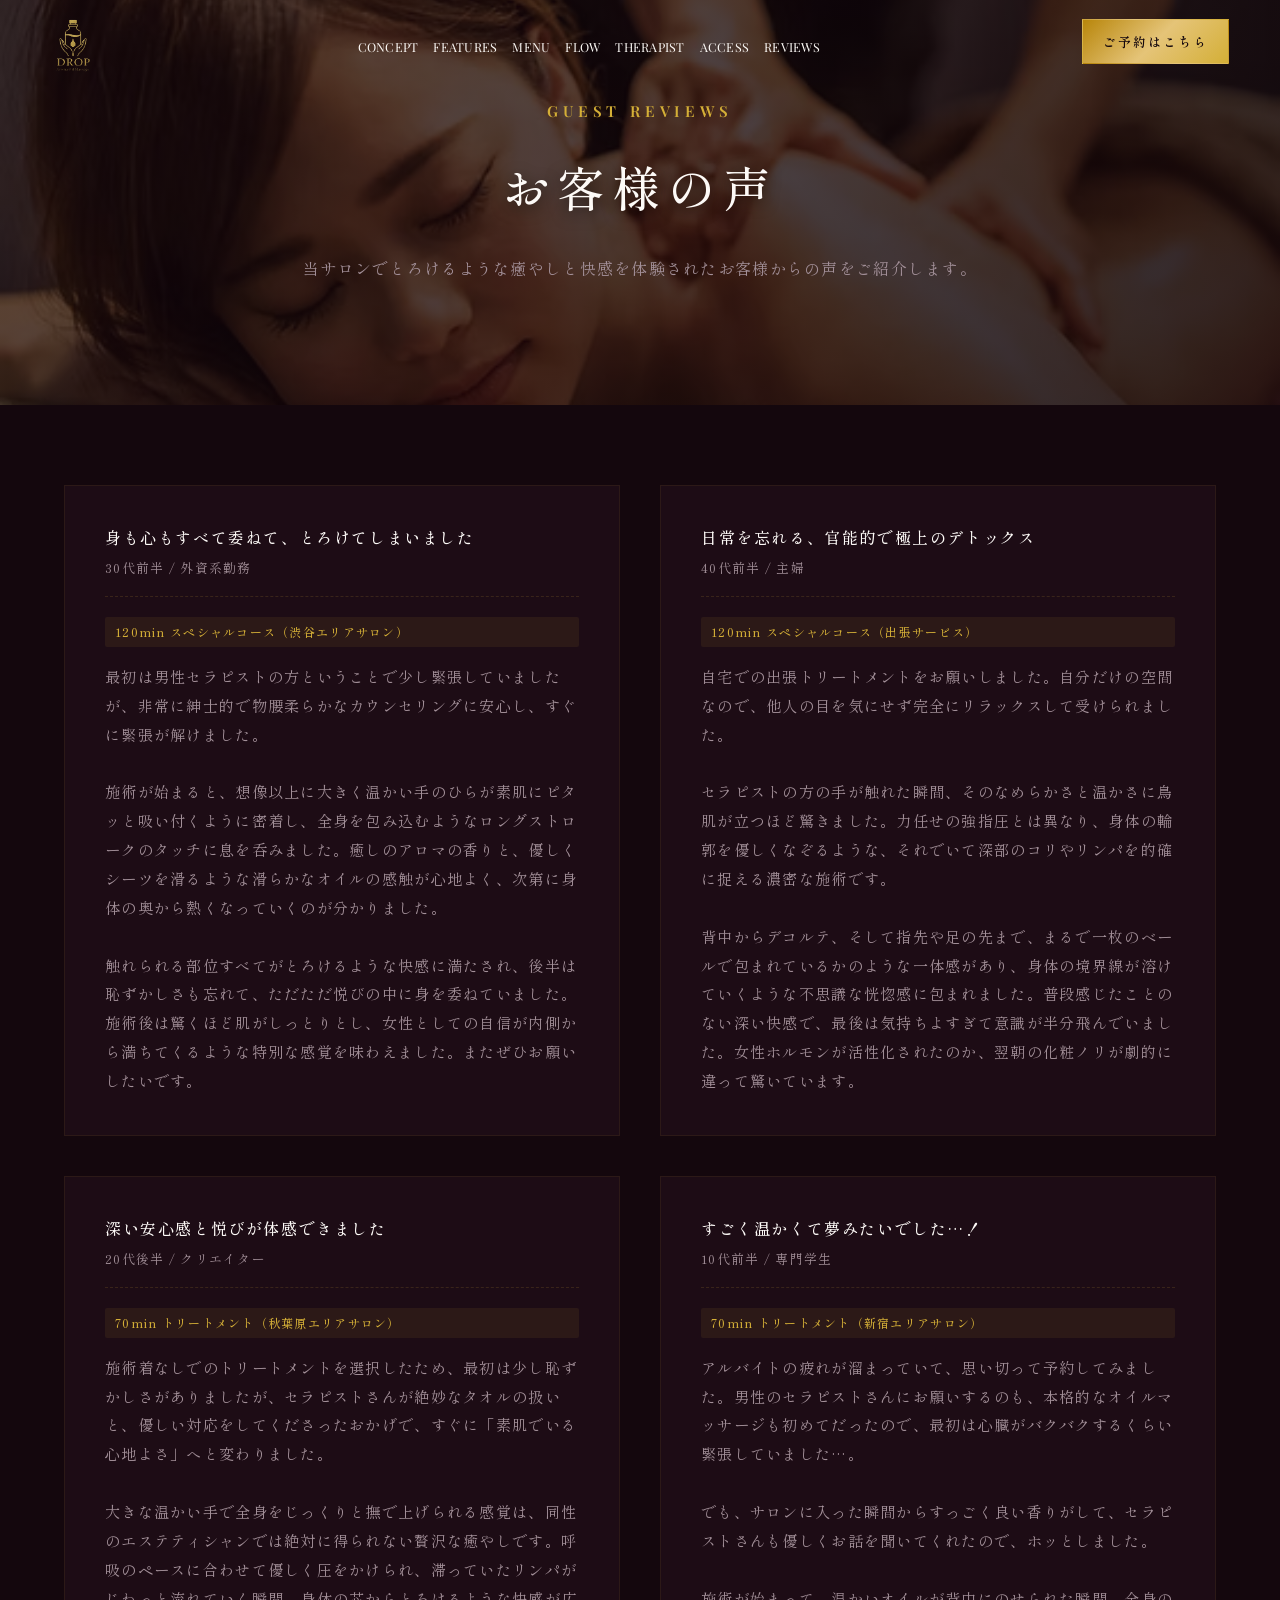
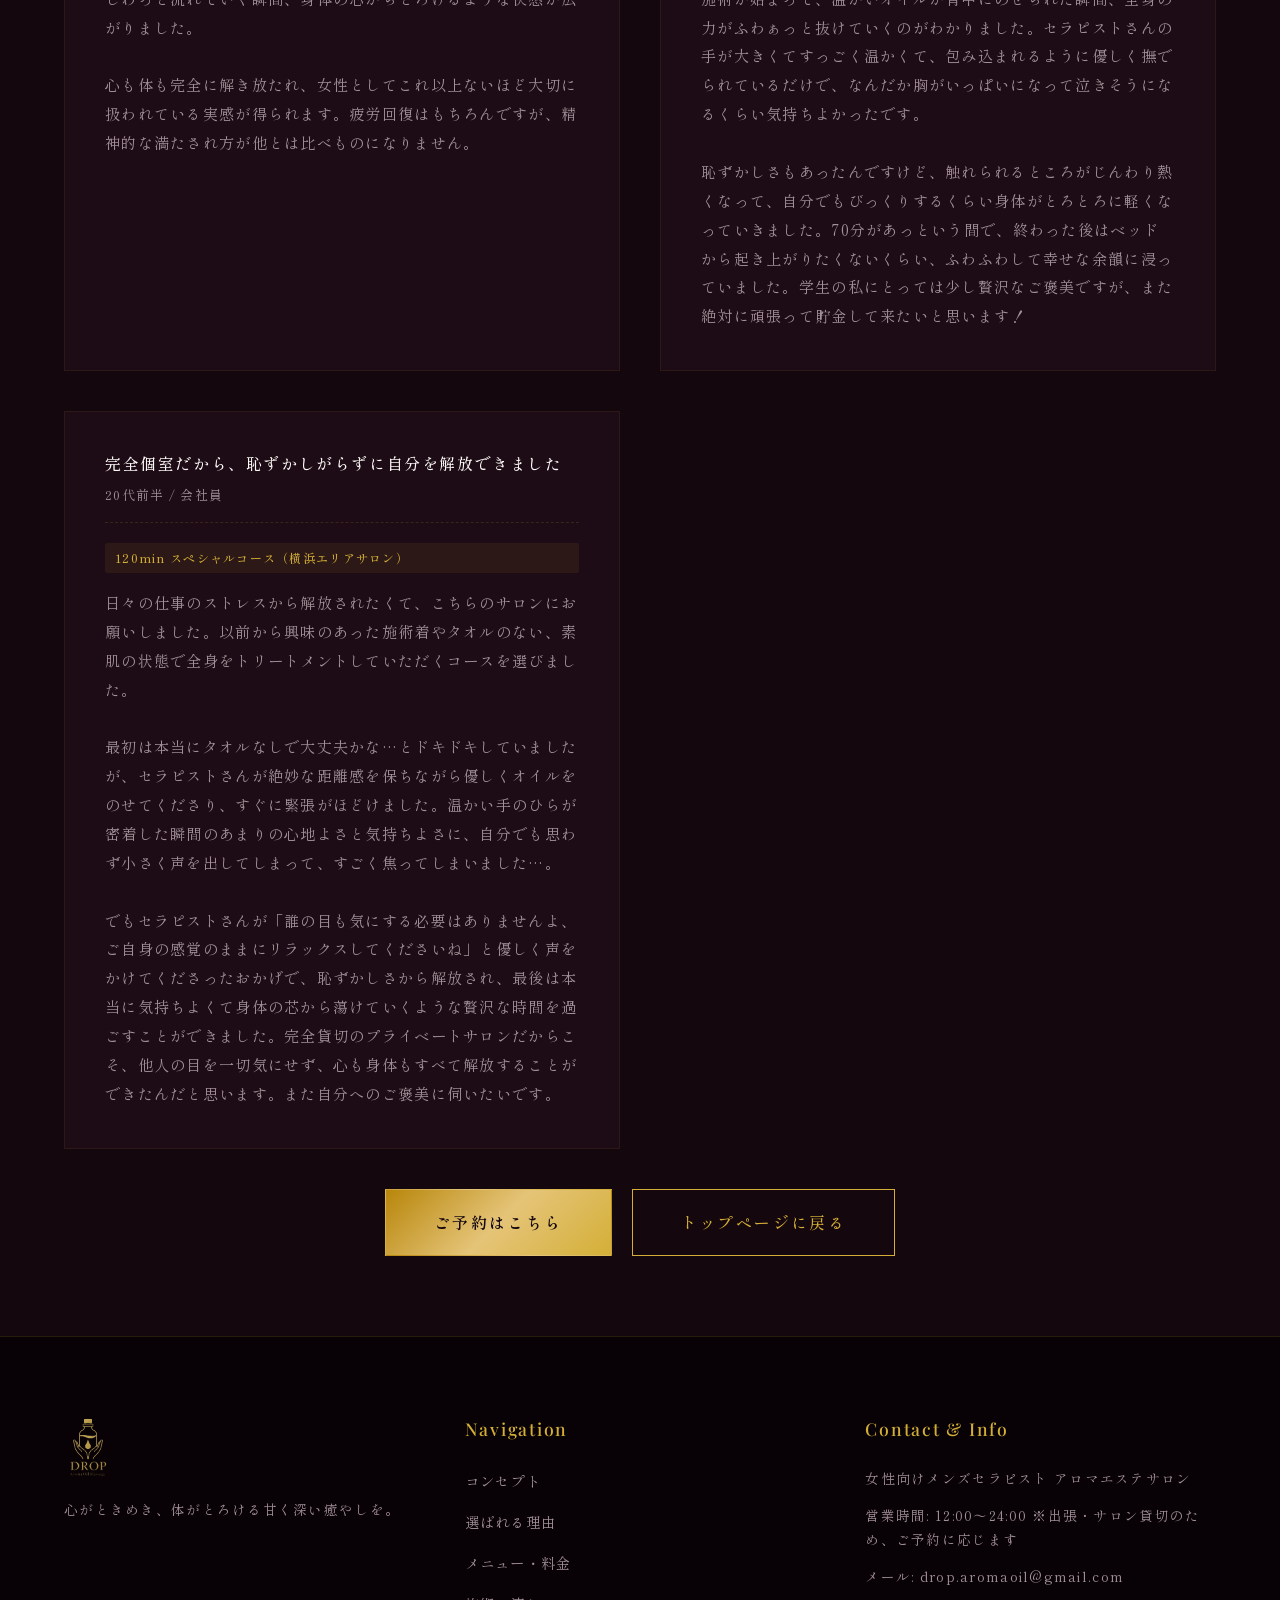
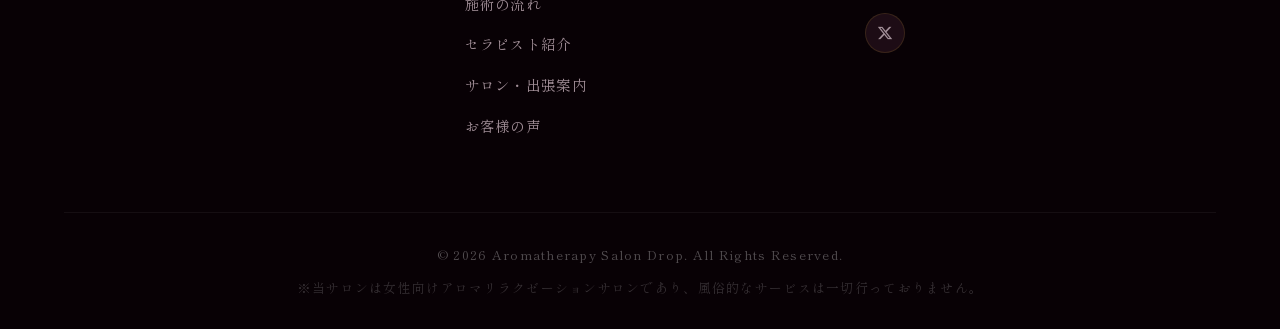
==== commit 9d89c207: "Update review details, remove stars, add 5th review (20s office worker), and modify Q&A / Sensual de" ====
--- a/reviews.html
+++ b/reviews.html
@@ -3,7 +3,7 @@
 <head>
     <meta charset="UTF-8">
     <meta name="viewport" content="width=device-width, initial-scale=1.0">
-    <title>お客様の声（レビュー） | Drop（ドロップ）</title>
+    <title>お客様の声 | Drop（ドロップ）</title>
     <meta name="description" content="女性向けメンズセラピストサロン『Drop（ドロップ）』をご利用いただいたお客様から寄せられた、悦びと快感に満ちたリアルなレビューをご紹介します。">
     
     <!-- Google Fonts -->
@@ -75,7 +75,7 @@
         <div class="hero-overlay"></div>
         <div class="hero-content fade-in-up">
             <span class="hero-subtitle">Guest Reviews</span>
-            <h1 class="hero-title">お客様の悦びの声</h1>
+            <h1 class="hero-title">お客様の声</h1>
             <p class="hero-desc">当サロンでとろけるような癒やしと快感を体験されたお客様からの声をご紹介します。</p>
         </div>
     </section>
@@ -91,18 +91,11 @@
                             <h4>身も心もすべて委ねて、とろけてしまいました</h4>
                             <span>30代前半 / 外資系勤務</span>
                         </div>
-                        <div class="review-stars">
-                            <i class="fa-solid fa-star"></i>
-                            <i class="fa-solid fa-star"></i>
-                            <i class="fa-solid fa-star"></i>
-                            <i class="fa-solid fa-star"></i>
-                            <i class="fa-solid fa-star"></i>
-                        </div>
                     </div>
                     <span class="review-course-badge">120min スペシャルコース（渋谷エリアサロン）</span>
                     <p class="review-body">
                         最初は男性セラピストの方ということで少し緊張していましたが、非常に紳士的で物腰柔らかなカウンセリングに安心し、すぐに緊張が解けました。<br><br>
-                        施術が始まると、想像以上に大きく温かい手のひらが素肌にピタッと吸い付くように密着し、全身を包み込むようなロングストロークのタッチに息を呑みました。イランイランの甘い香りと、優しくシーツを滑るような滑らかなオイルの感触が心地よく、次第に身体の奥から熱くなっていくのが分かりました。<br><br>
+                        施術が始まると、想像以上に大きく温かい手のひらが素肌にピタッと吸い付くように密着し、全身を包み込むようなロングストロークのタッチに息を呑みました。癒しのアロマの香りと、優しくシーツを滑るような滑らかなオイルの感触が心地よく、次第に身体の奥から熱くなっていくのが分かりました。<br><br>
                         触れられる部位すべてがとろけるような快感に満たされ、後半は恥ずかしさも忘れて、ただただ悦びの中に身を委ねていました。施術後は驚くほど肌がしっとりとし、女性としての自信が内側から満ちてくるような特別な感覚を味わえました。またぜひお願いしたいです。
                     </p>
                 </div>
@@ -113,13 +106,6 @@
                         <div class="review-user-info">
                             <h4>日常を忘れる、官能的で極上のデトックス</h4>
                             <span>40代前半 / 主婦</span>
-                        </div>
-                        <div class="review-stars">
-                            <i class="fa-solid fa-star"></i>
-                            <i class="fa-solid fa-star"></i>
-                            <i class="fa-solid fa-star"></i>
-                            <i class="fa-solid fa-star"></i>
-                            <i class="fa-solid fa-star"></i>
                         </div>
                     </div>
                     <span class="review-course-badge">120min スペシャルコース（出張サービス）</span>
@@ -134,20 +120,13 @@
                 <div class="review-card">
                     <div class="review-meta">
                         <div class="review-user-info">
-                            <h4>恥ずかしさが深い安心感と悦びに変わる場所</h4>
+                            <h4>深い安心感と悦びが体感できました</h4>
                             <span>20代後半 / クリエイター</span>
                         </div>
-                        <div class="review-stars">
-                            <i class="fa-solid fa-star"></i>
-                            <i class="fa-solid fa-star"></i>
-                            <i class="fa-solid fa-star"></i>
-                            <i class="fa-solid fa-star"></i>
-                            <i class="fa-solid fa-star"></i>
-                        </div>
                     </div>
                     <span class="review-course-badge">70min トリートメント（秋葉原エリアサロン）</span>
                     <p class="review-body">
-                        施術着なしでのトリートメントを選択したため、最初は少し恥ずかしさがありましたが、セラピストさんが絶妙なタオルの扱い（ドレーピング）と清潔感のある紳士的な対応をしてくださったおかげで、すぐに「素肌でいる心地よさ」へと変わりました。<br><br>
+                        施術着なしでのトリートメントを選択したため、最初は少し恥ずかしさがありましたが、セラピストさんが絶妙なタオルの扱いと、優しい対応をしてくださったおかげで、すぐに「素肌でいる心地よさ」へと変わりました。<br><br>
                         大きな温かい手で全身をじっくりと撫で上げられる感覚は、同性のエステティシャンでは絶対に得られない贅沢な癒やしです。呼吸のペースに合わせて優しく圧をかけられ、滞っていたリンパがじわっと流れていく瞬間、身体の芯からとろけるような快感が広がりました。<br><br>
                         心も体も完全に解き放たれ、女性としてこれ以上ないほど大切に扱われている実感が得られます。疲労回復はもちろんですが、精神的な満たされ方が他とは比べものになりません。
                     </p>
@@ -158,14 +137,7 @@
                     <div class="review-meta">
                         <div class="review-user-info">
                             <h4>すごく温かくて夢みたいでした…！</h4>
-                            <span>10代後半 / 専門学生</span>
-                        </div>
-                        <div class="review-stars">
-                            <i class="fa-solid fa-star"></i>
-                            <i class="fa-solid fa-star"></i>
-                            <i class="fa-solid fa-star"></i>
-                            <i class="fa-solid fa-star"></i>
-                            <i class="fa-solid fa-star"></i>
+                            <span>10代前半 / 専門学生</span>
                         </div>
                     </div>
                     <span class="review-course-badge">70min トリートメント（新宿エリアサロン）</span>
@@ -174,6 +146,22 @@
                         でも、サロンに入った瞬間からすっごく良い香りがして、セラピストさんも優しくお話を聞いてくれたので、ホッとしました。<br><br>
                         施術が始まって、温かいオイルが背中にのせられた瞬間、全身の力がふわぁっと抜けていくのがわかりました。セラピストさんの手が大きくてすっごく温かくて、包み込まれるように優しく撫でられているだけで、なんだか胸がいっぱいになって泣きそうになるくらい気持ちよかったです。<br><br>
                         恥ずかしさもあったんですけど、触れられるところがじんわり熱くなって、自分でもびっくりするくらい身体がとろとろに軽くなっていきました。70分があっという間で、終わった後はベッドから起き上がりたくないくらい、ふわふわして幸せな余韻に浸っていました。学生の私にとっては少し贅沢なご褒美ですが、また絶対に頑張って貯金して来たいと思います！
+                    </p>
+                </div>
+
+                <!-- レビュー5 (新規追加) -->
+                <div class="review-card">
+                    <div class="review-meta">
+                        <div class="review-user-info">
+                            <h4>完全個室だから、恥ずかしがらずに自分を解放できました</h4>
+                            <span>20代前半 / 会社員</span>
+                        </div>
+                    </div>
+                    <span class="review-course-badge">120min スペシャルコース（横浜エリアサロン）</span>
+                    <p class="review-body">
+                        日々の仕事のストレスから解放されたくて、こちらのサロンにお願いしました。以前から興味のあった施術着やタオルのない、素肌の状態で全身をトリートメントしていただくコースを選びました。<br><br>
+                        最初は本当にタオルなしで大丈夫かな…とドキドキしていましたが、セラピストさんが絶妙な距離感を保ちながら優しくオイルをのせてくださり、すぐに緊張がほどけました。温かい手のひらが密着した瞬間のあまりの心地よさと気持ちよさに、自分でも思わず小さく声を出してしまって、すごく焦ってしまいました…。<br><br>
+                        でもセラピストさんが「誰の目も気にする必要はありませんよ、ご自身の感覚のままにリラックスしてくださいね」と優しく声をかけてくださったおかげで、恥ずかしさから解放され、最後は本当に気持ちよくて身体の芯から蕩けていくような贅沢な時間を過ごすことができました。完全貸切のプライベートサロンだからこそ、他人の目を一切気にせず、心も身体もすべて解放することができたんだと思います。また自分へのご褒美に伺いたいです。
                     </p>
                 </div>
             </div>
